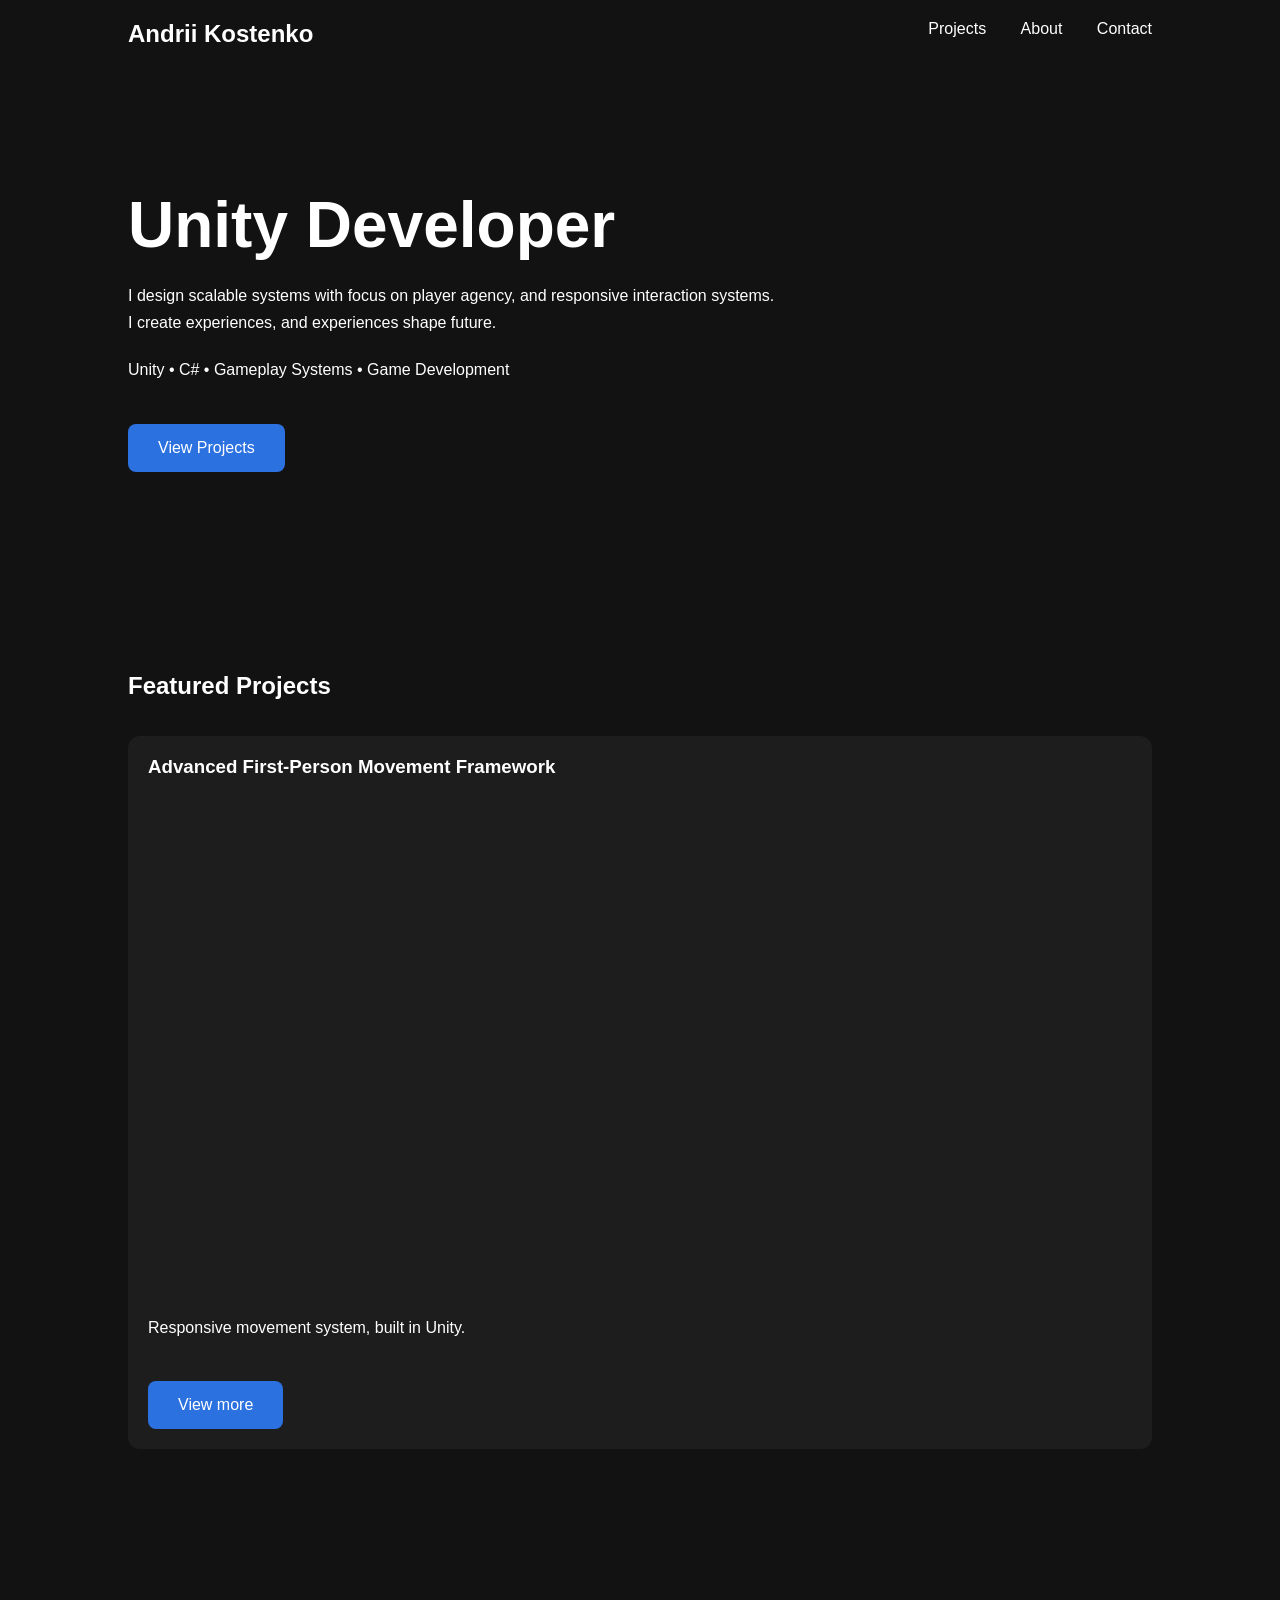
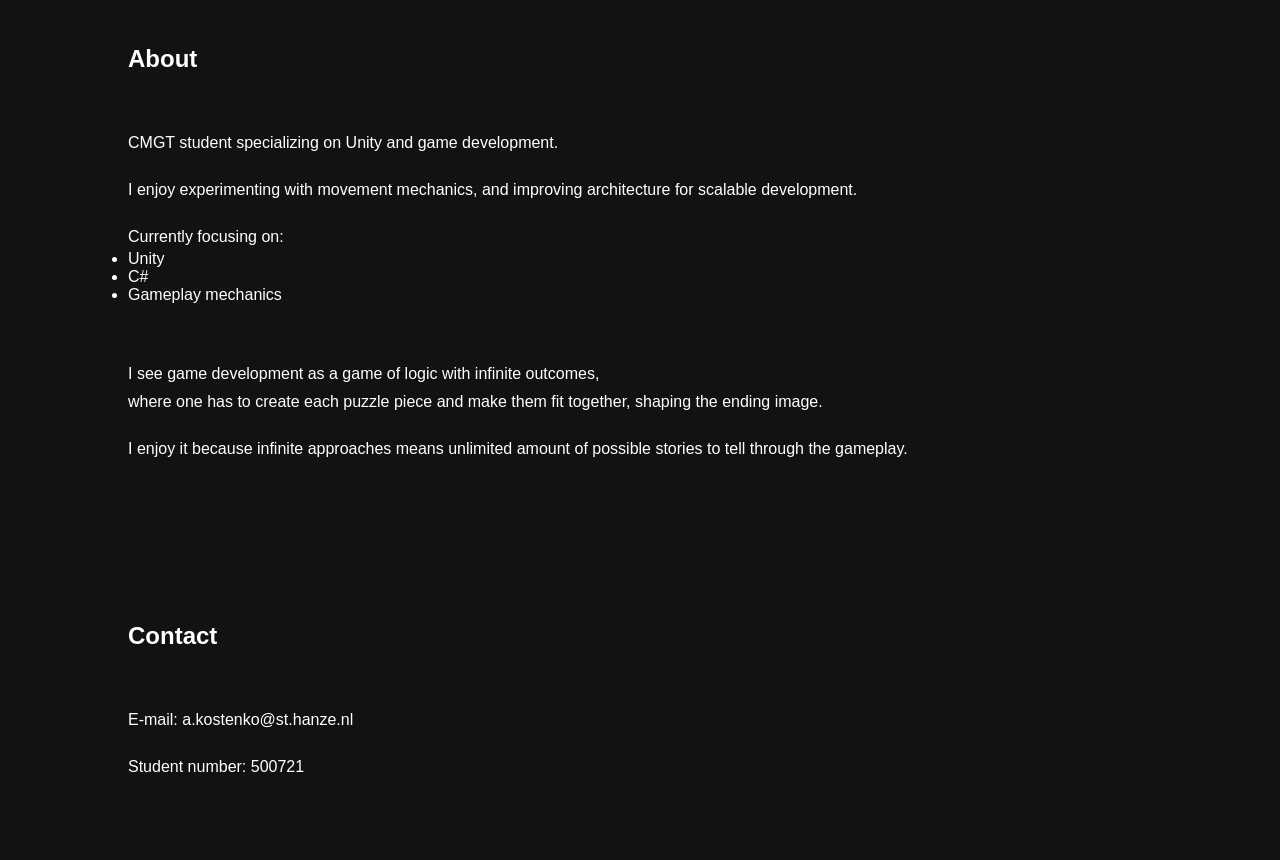
==== index.html @ e841cd21 "ready!" ====
<!DOCTYPE html>

<html>

<head>

<meta charset="UTF-8">

<meta name="viewport"
content="width=device-width, initial-scale=1">

<title>Andrii | Game Development Portfolio</title>

<link rel="stylesheet"
href="style.css">

</head>

<body>

<nav>

<h2>Andrii Kostenko</h2>

<div>

<a href="#projects">
Projects
</a>

<a href="#about">
About
</a>

<a href="#contact">
Contact
</a>

</div>

</nav>


<header>

<h1>
Unity Developer
</h1>

<p>
I design scalable systems with focus on player agency, and responsive interaction systems.
<br>I create experiences, and experiences shape future.</br>
</p>

<p>
Unity • C# • Gameplay Systems • Game Development
</p>

<a class="button"
href="#projects">

View Projects
</a>

</header>


<section id="projects">

<h2>
Featured Projects
</h2>
<br></br>

<div class="project-grid">

<div class="card">

<h3>
Advanced First-Person Movement Framework
</h3>

<p></p>

<video
autoplay
muted
loop
playsinline
width="100%">

<source
src="../demo mp4's/Camera-Input based Dash.mp4"
type="video/mp4">

</video>

<p></p>

<p>
Responsive movement
system, built in Unity.
</p>

<a
class="button"
href="projects/controller.html">

View more
</a>

</div>

</div>

<br></br>



</section>


<section id="about">

<h2>
About
</h2>

<br></br>

<p>
CMGT student specializing on Unity and game development.
</p>

<p>
I enjoy experimenting with movement mechanics, and improving architecture for scalable development.
</p>

<p>
Currently focusing on:
</p>

<ul>
<li>Unity</li>
<li>C#</li>
<li>Gameplay mechanics</li>
</ul>

<br></br>

<p>
I see game development as a game of logic with infinite outcomes, <br> where one has to create each puzzle piece and make them fit together, shaping the ending image.</br>
</p>
<p>I enjoy it because infinite approaches means unlimited amount of possible stories to tell through the gameplay.</p>

</section>


<section id="contact">

<h2>
Contact
</h2>

<br></br>

<p>
E-mail: a.kostenko@st.hanze.nl
</p>

<p>
Student number: 500721
</p>

</section>


<script
src="script.js">

</script>

</body>

</html>
---- style.css ----
*{

margin:0;

padding:0;

box-sizing:border-box;

}


body{

background:#121212;

color:white;

font-family:Arial;

}


nav{

display:flex;

justify-content:space-between;

padding:20px 10%;

}


nav a{

color:#ffffff;

text-decoration:none;

margin-left:30px;

}

nav a:hover{

color:#c084fc;

}

html{

scroll-behavior:smooth;

}


header{

padding:120px 10%;

}


h1{

font-size:64px;

}


p{

margin-top:20px;

line-height:1.7;

}


.button{

display:inline-block;

margin-top:40px;

padding:15px 30px;

background:#2c71e0;

color:white;

text-decoration:none;

border-radius:8px;

}

.button:hover{

background:#c084fc;

}


section{

padding:80px 10%;

}


.project-grid{

display:grid;

grid-template-columns:

repeat(auto-fit,
minmax(300px,1fr));

gap:20px;

}


.card{

background:#1d1d1d;

padding:20px;

border-radius:12px;

}


.card img{

width:100%;

border-radius:8px;

}

.mechanics-nav{

display:flex;

flex-wrap:wrap;

gap:12px;

margin-top:20px;

margin-bottom:40px;

}


.mechanics-nav a{

background:#2c71e0;

color:white;

text-decoration:none;

padding:10px 18px;

border-radius:999px;

transition:0.2s;

}


.mechanics-nav a:hover{

background:#c084fc; 

}

.diagram{

width:100%;

max-width:400px;

height:auto;

}   

.diagram2{

width:100%;

max-width:600px;

height:auto;

}   


.code-example{

background:#161616;

padding:20px;

border-radius:12px;

overflow-x:auto;

margin:20px 0;

}

.code-example code{

color:#e5e5e5;

font-family:monospace;

font-size:0.95rem;

}
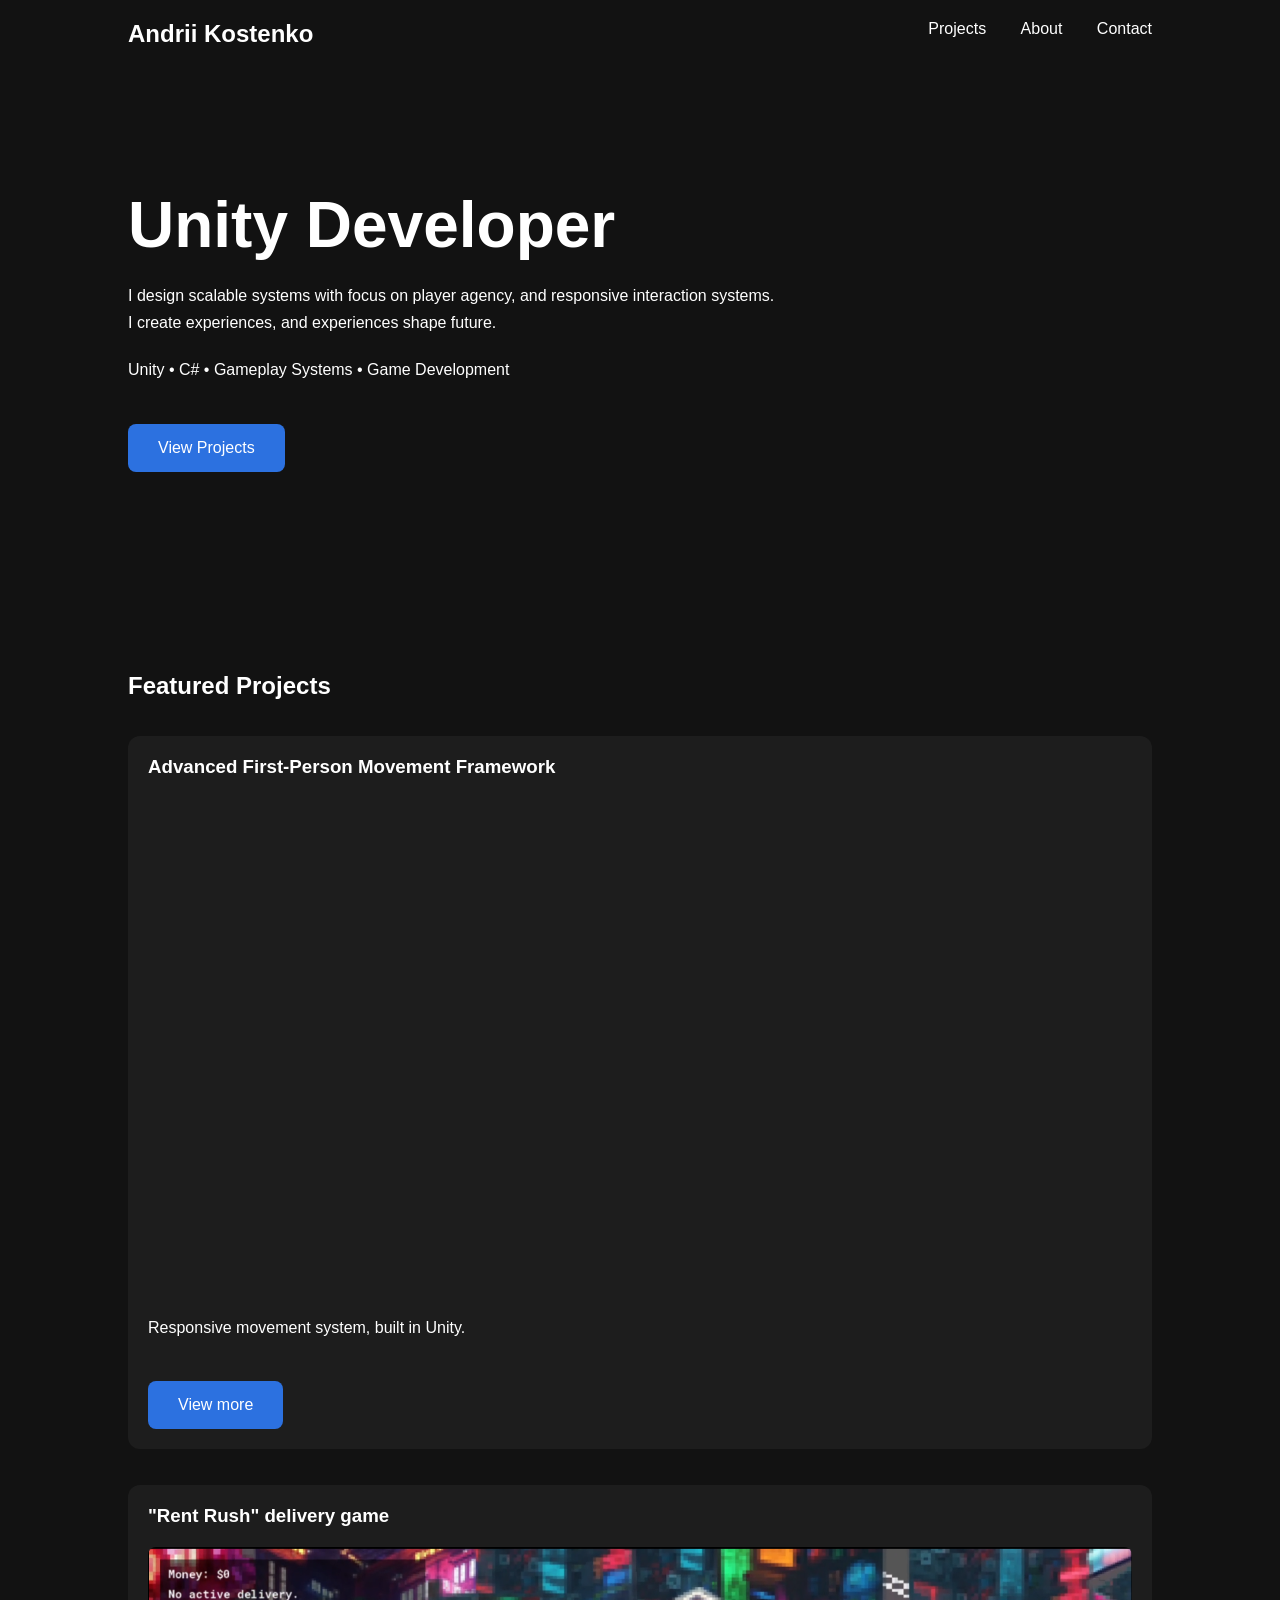
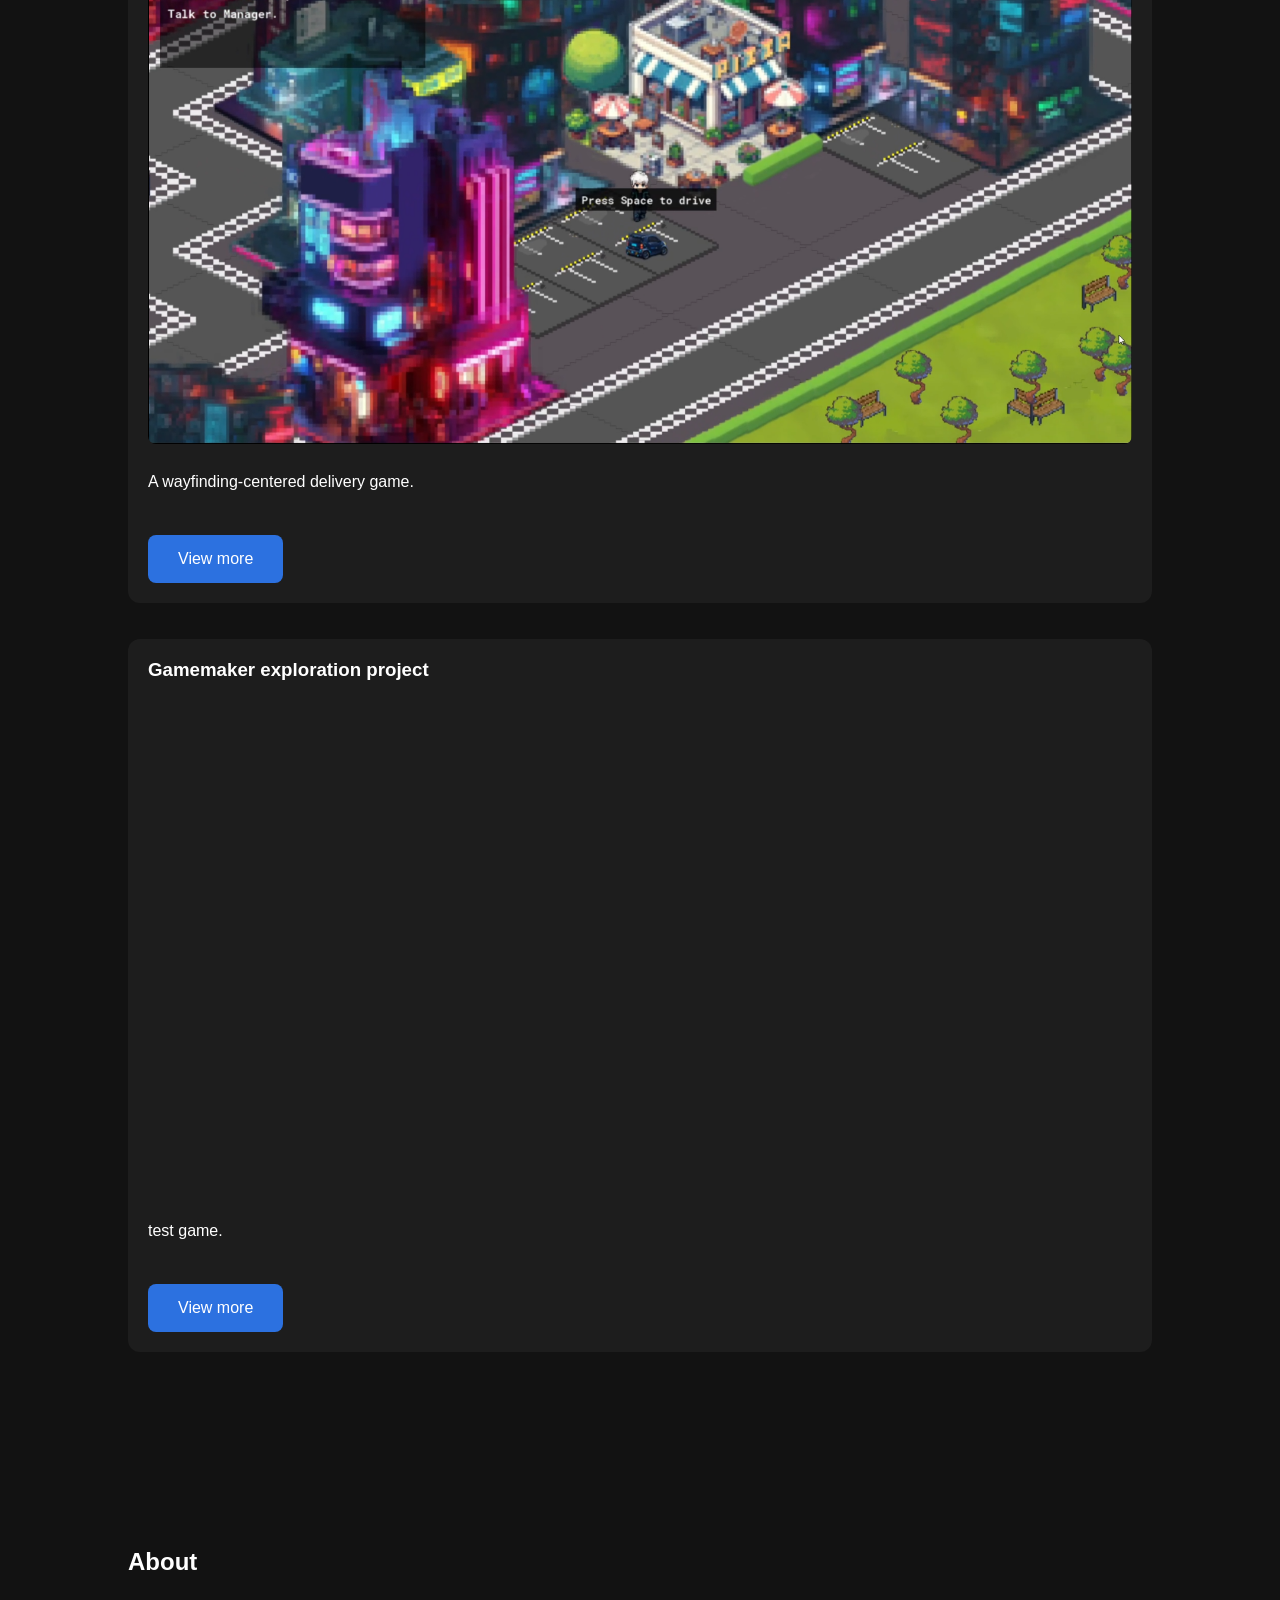
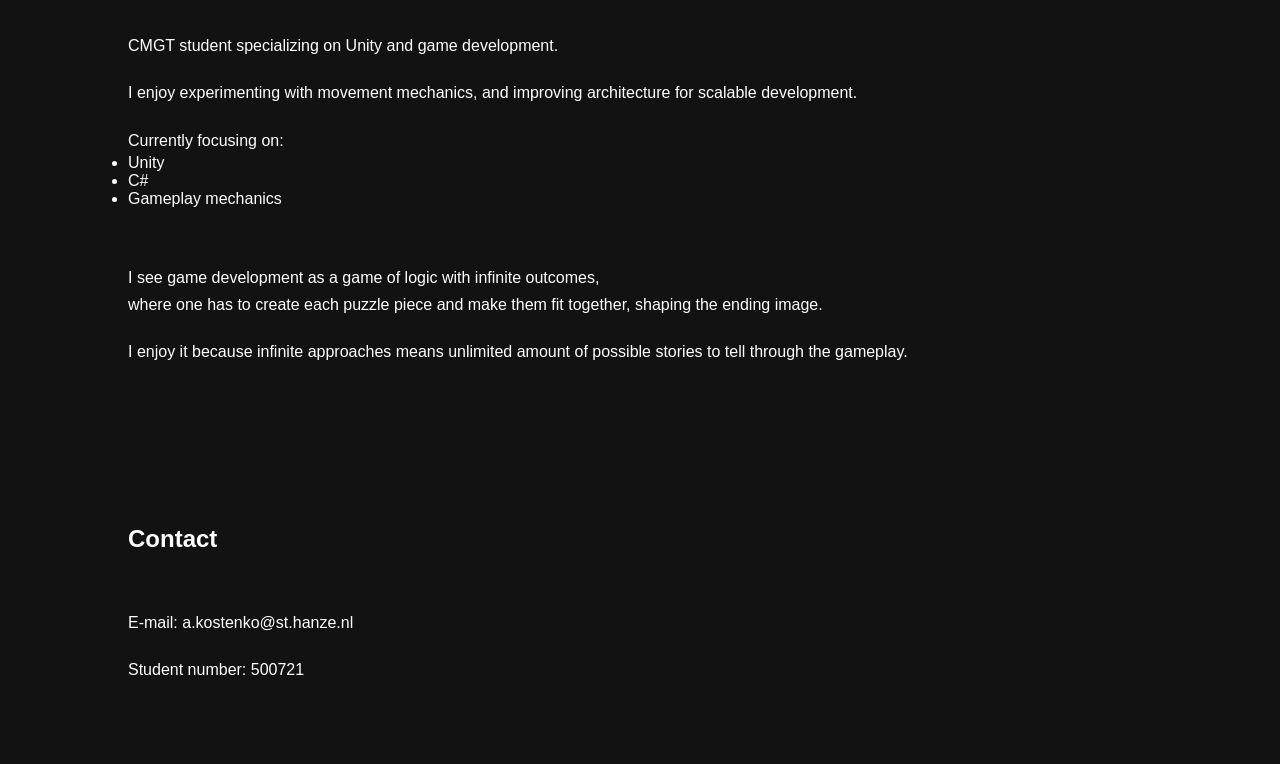
==== commit 5209bfc3: "delivery" ====
--- a/index.html
+++ b/index.html
@@ -115,6 +115,79 @@
 
 <br></br>
 
+<div class="project-grid">
+
+<div class="card">
+
+<h3>
+"Rent Rush" delivery game
+</h3>
+
+<p></p>
+
+<img src="../images/gameplay1.png">
+
+<p></p>
+
+<p>
+A wayfinding-centered delivery game.
+</p>
+
+<a
+class="button"
+href="projects/delivery.html">
+
+View more
+</a>
+
+</div>
+
+</div>
+
+<br></br>
+
+<div class="project-grid">
+
+<div class="card">
+
+<h3>
+Gamemaker exploration project
+</h3>
+
+<p></p>
+
+<video
+autoplay
+muted
+loop
+playsinline
+width="100%">
+
+<source
+src="../demo mp4's/.mp4"
+type="video/mp4">
+
+</video>
+
+<p></p>
+
+<p>
+test game.
+</p>
+
+<a
+class="button"
+href="projects/little game.html">
+
+View more
+</a>
+
+</div>
+
+</div>
+
+<br></br>
+
 
 
 </section>
--- a/style.css
+++ b/style.css
@@ -142,6 +142,7 @@
 
 }
 
+
 .mechanics-nav{
 
 display:flex;
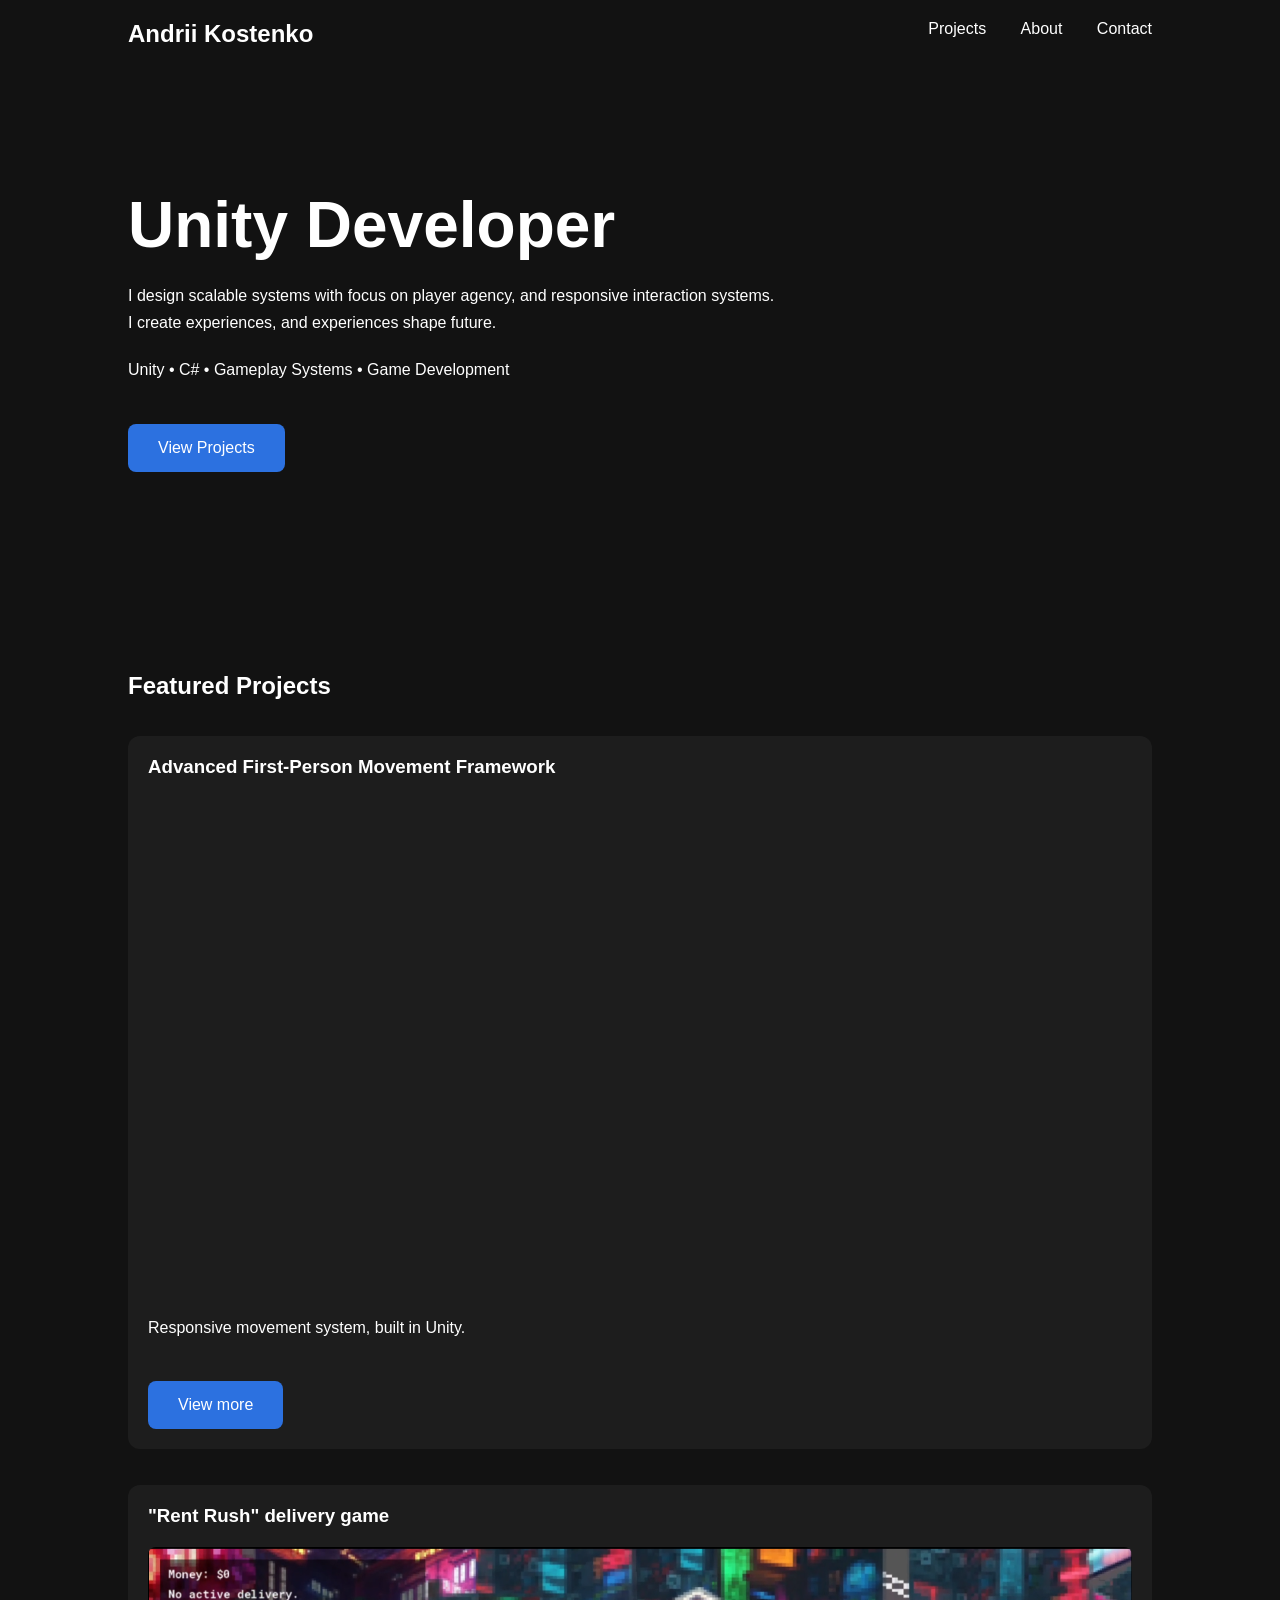
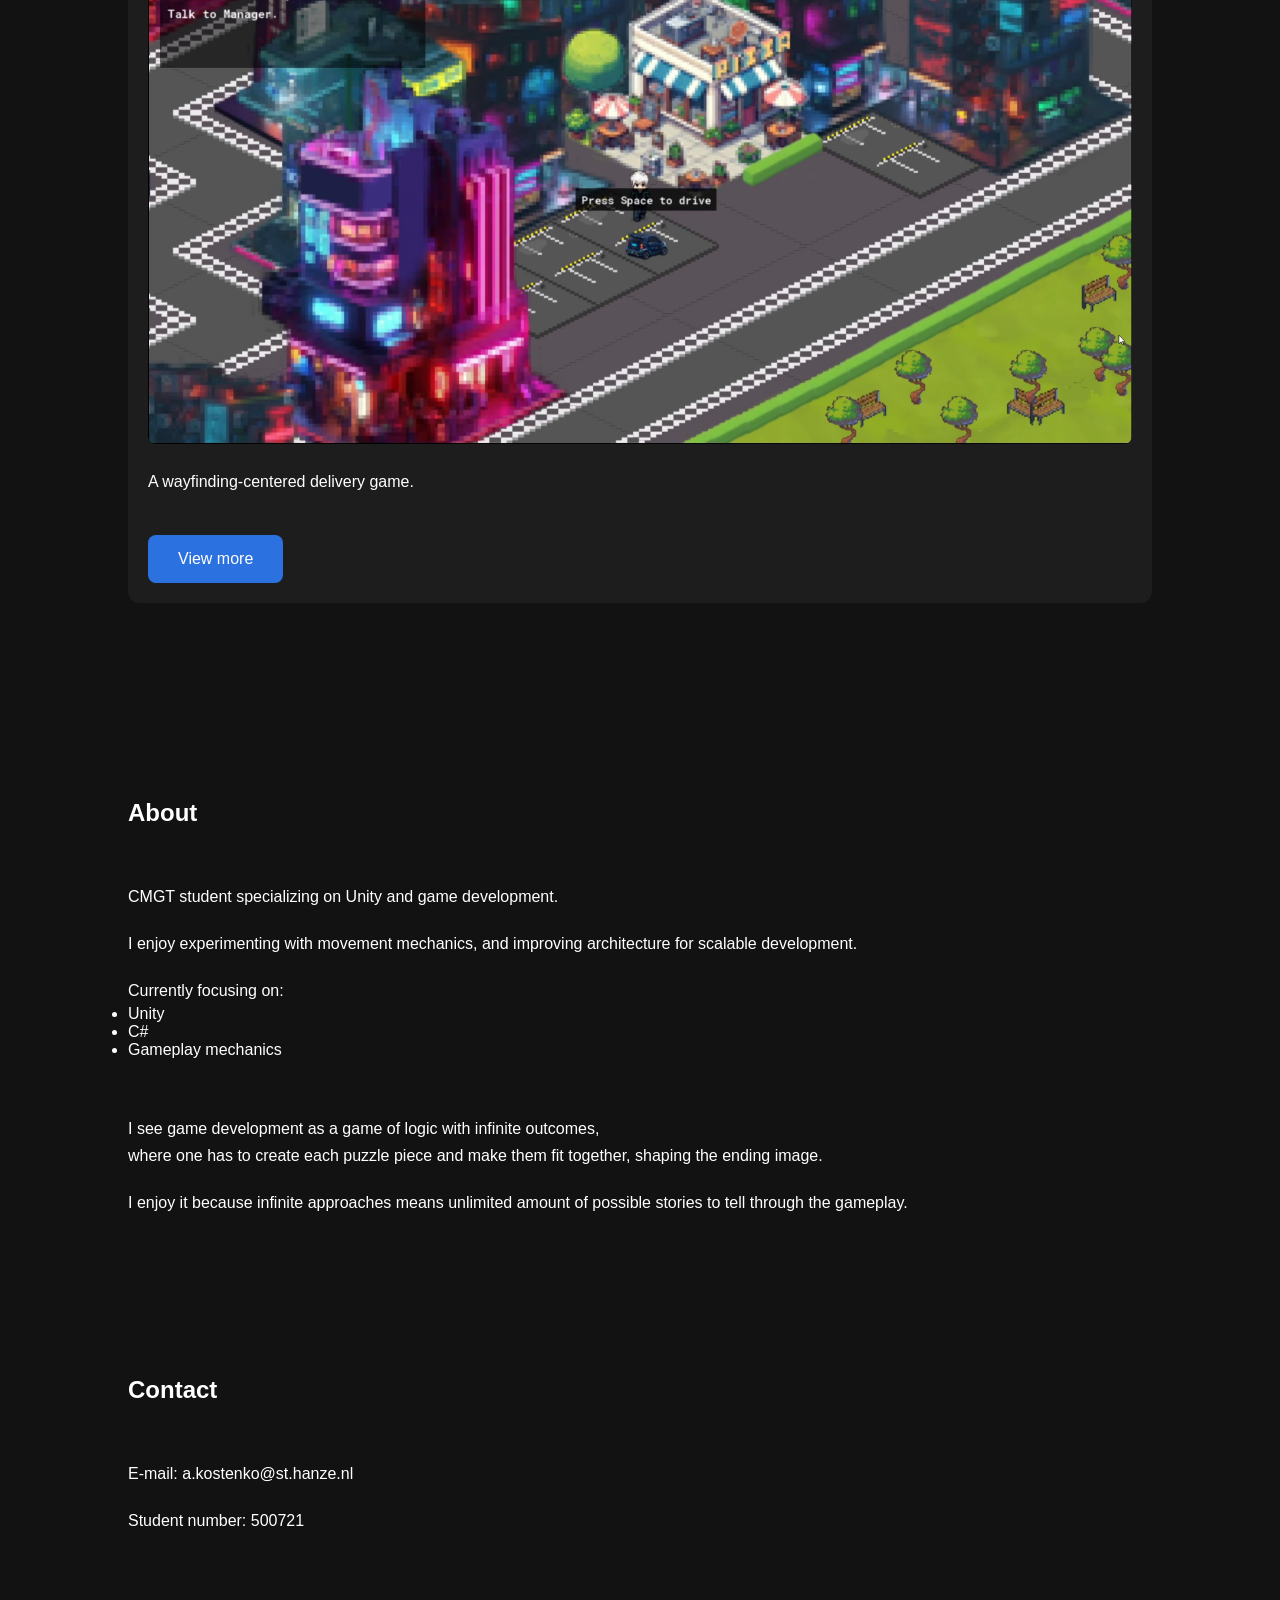
==== commit d99a0c97: "update+fix" ====
--- a/index.html
+++ b/index.html
@@ -90,7 +90,7 @@
 width="100%">
 
 <source
-src="../demo mp4's/Camera-Input based Dash.mp4"
+src="videos/camera-input-based-dash.mp4"
 type="video/mp4">
 
 </video>
@@ -125,7 +125,7 @@
 
 <p></p>
 
-<img src="../images/gameplay1.png">
+<img src="images/gameplay1.png">
 
 <p></p>
 
@@ -145,50 +145,6 @@
 </div>
 
 <br></br>
-
-<div class="project-grid">
-
-<div class="card">
-
-<h3>
-Gamemaker exploration project
-</h3>
-
-<p></p>
-
-<video
-autoplay
-muted
-loop
-playsinline
-width="100%">
-
-<source
-src="../demo mp4's/.mp4"
-type="video/mp4">
-
-</video>
-
-<p></p>
-
-<p>
-test game.
-</p>
-
-<a
-class="button"
-href="projects/little game.html">
-
-View more
-</a>
-
-</div>
-
-</div>
-
-<br></br>
-
-
 
 </section>
 
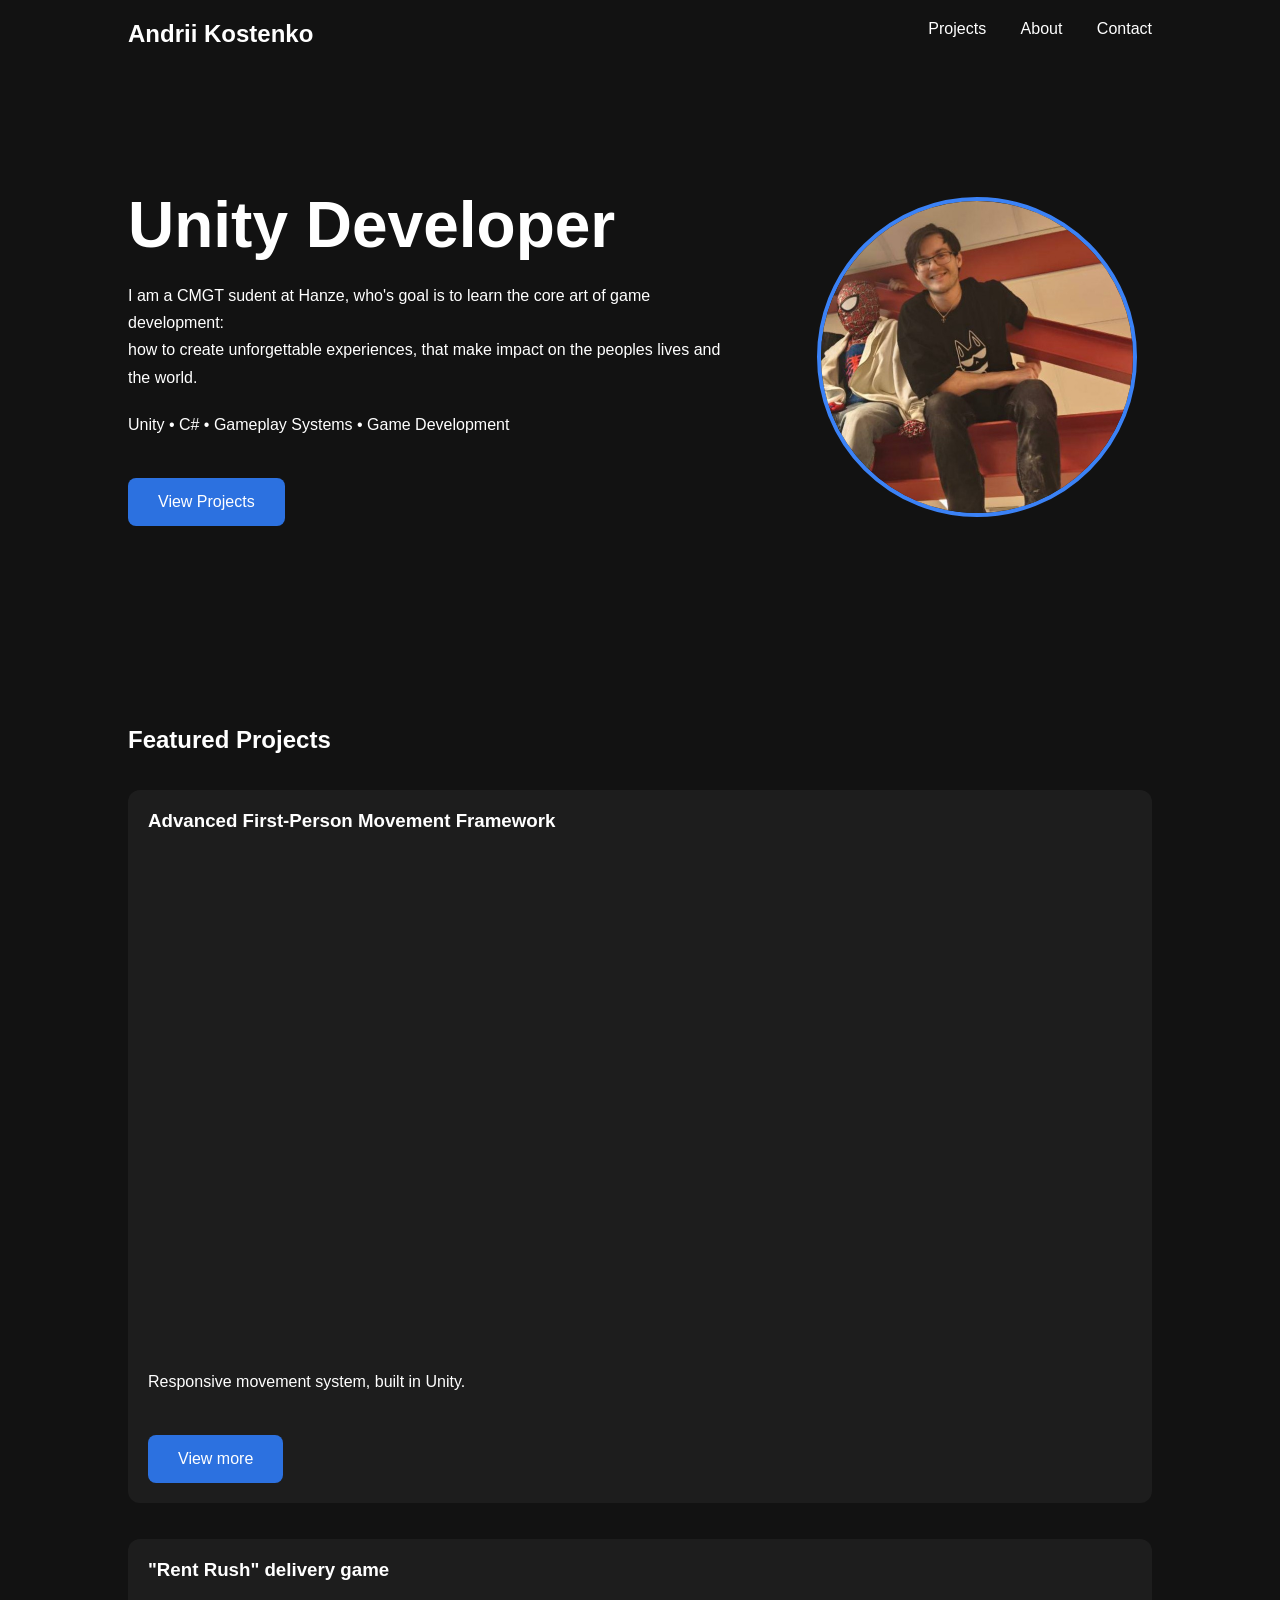
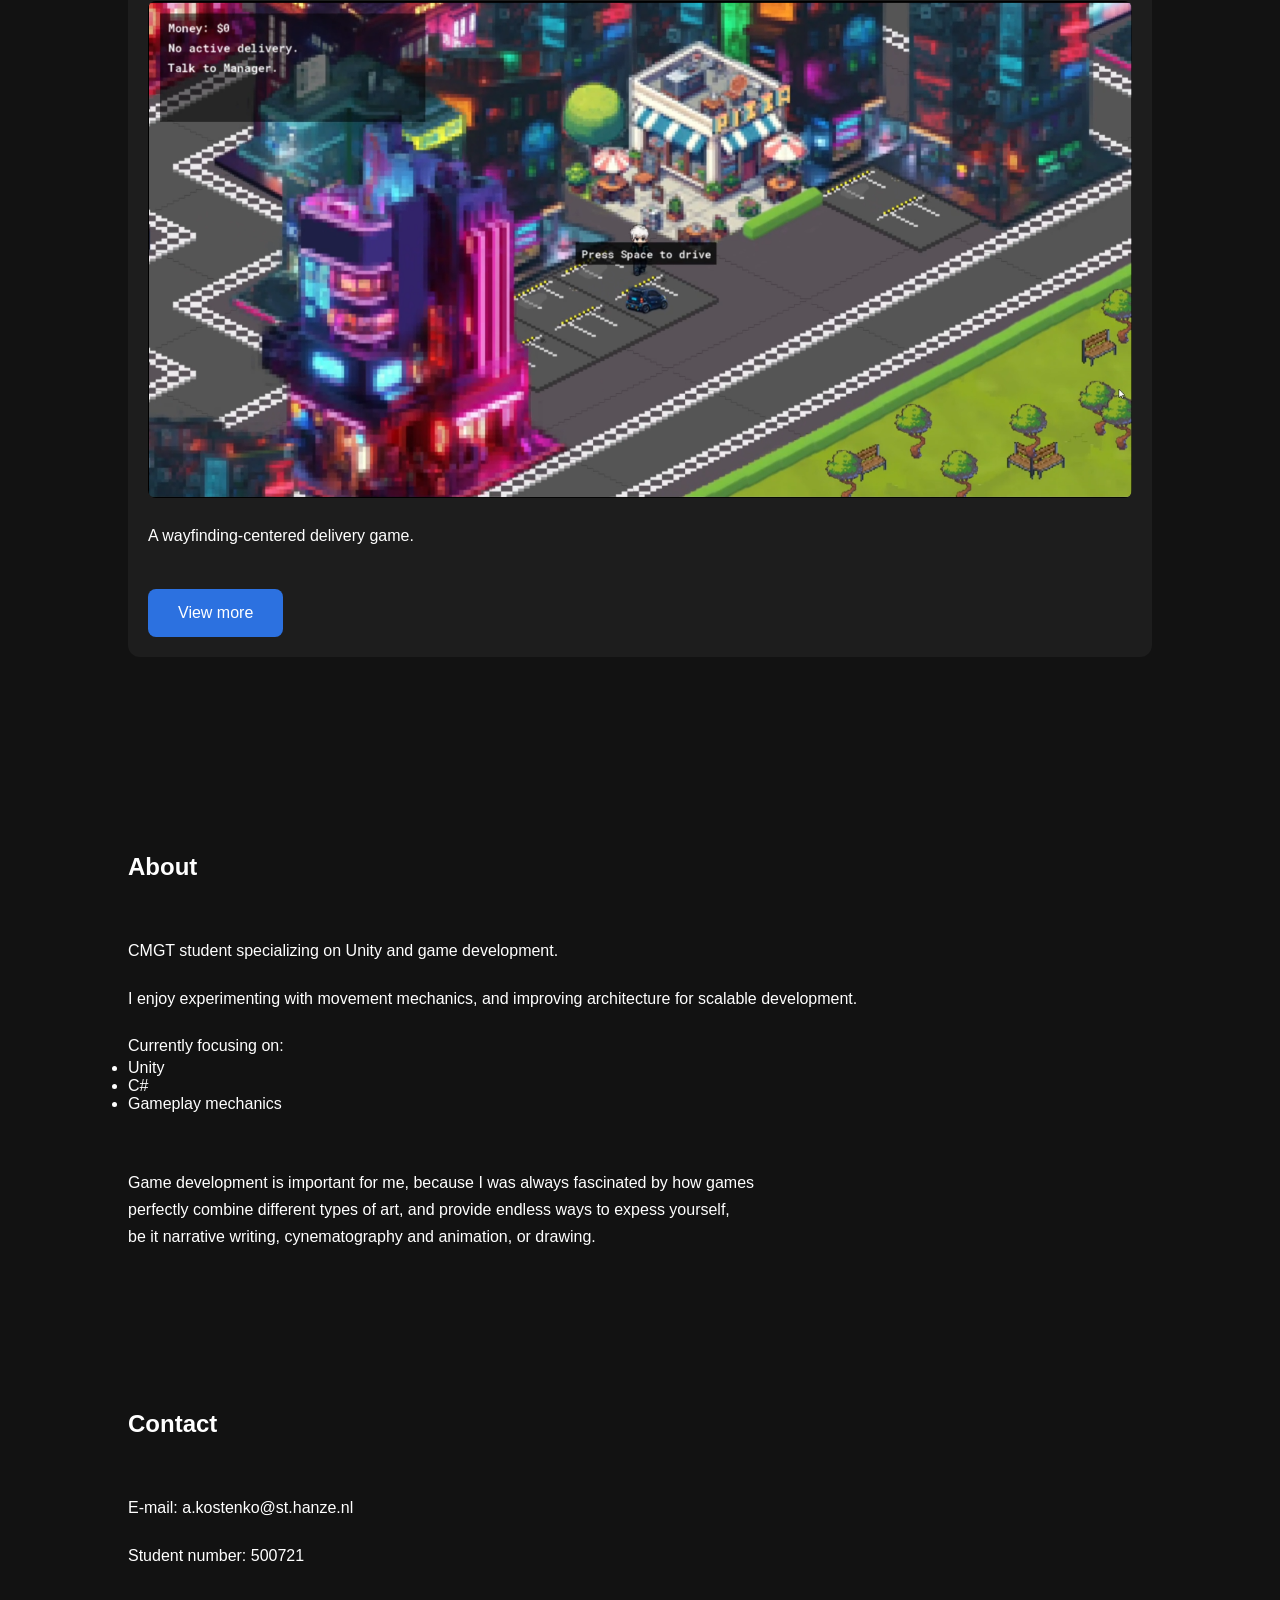
==== commit 34285941: "me update" ====
--- a/index.html
+++ b/index.html
@@ -41,16 +41,17 @@
 </nav>
 
 
-<header>
+<header class="hero">
+
+  <div class="hero-text">
 
 <h1>
 Unity Developer
 </h1>
 
 <p>
-I design scalable systems with focus on player agency, and responsive interaction systems.
-<br>I create experiences, and experiences shape future.</br>
-</p>
+I am a CMGT sudent at Hanze, who's goal is to learn the core art of game development: 
+<br>how to create unforgettable experiences, that make impact on the peoples lives and the world.</br></p>
 
 <p>
 Unity • C# • Gameplay Systems • Game Development
@@ -61,6 +62,14 @@
 
 View Projects
 </a>
+
+</div>
+
+<div class="hero-image">
+
+<img src="images/me.png" alt="Portrait">
+
+</div>
 
 </header>
 
@@ -177,10 +186,9 @@
 
 <br></br>
 
-<p>
-I see game development as a game of logic with infinite outcomes, <br> where one has to create each puzzle piece and make them fit together, shaping the ending image.</br>
-</p>
-<p>I enjoy it because infinite approaches means unlimited amount of possible stories to tell through the gameplay.</p>
+<p>Game development is important for me, because I was always fascinated by how games 
+<br>perfectly combine different types of art, and provide endless ways to expess yourself,</br> 
+be it narrative writing, cynematography and animation, or drawing.</p>
 
 </section>
 
--- a/style.css
+++ b/style.css
@@ -56,7 +56,49 @@
 
 header{
 
+display:flex;
+
+justify-content:space-between;
+
+align-items:center;
+
 padding:120px 10%;
+
+gap:80px;
+
+}
+
+
+.hero-text{
+
+flex:1;
+
+}
+
+
+.hero-image{
+
+flex:0 0 350px;
+
+display:flex;
+
+justify-content:center;
+
+}
+
+
+.hero-image img{
+
+width:320px;
+
+height:320px;
+
+object-fit:cover;
+
+border-radius:50%;
+
+/* Optional */
+border:4px solid #3b82f6;
 
 }
 
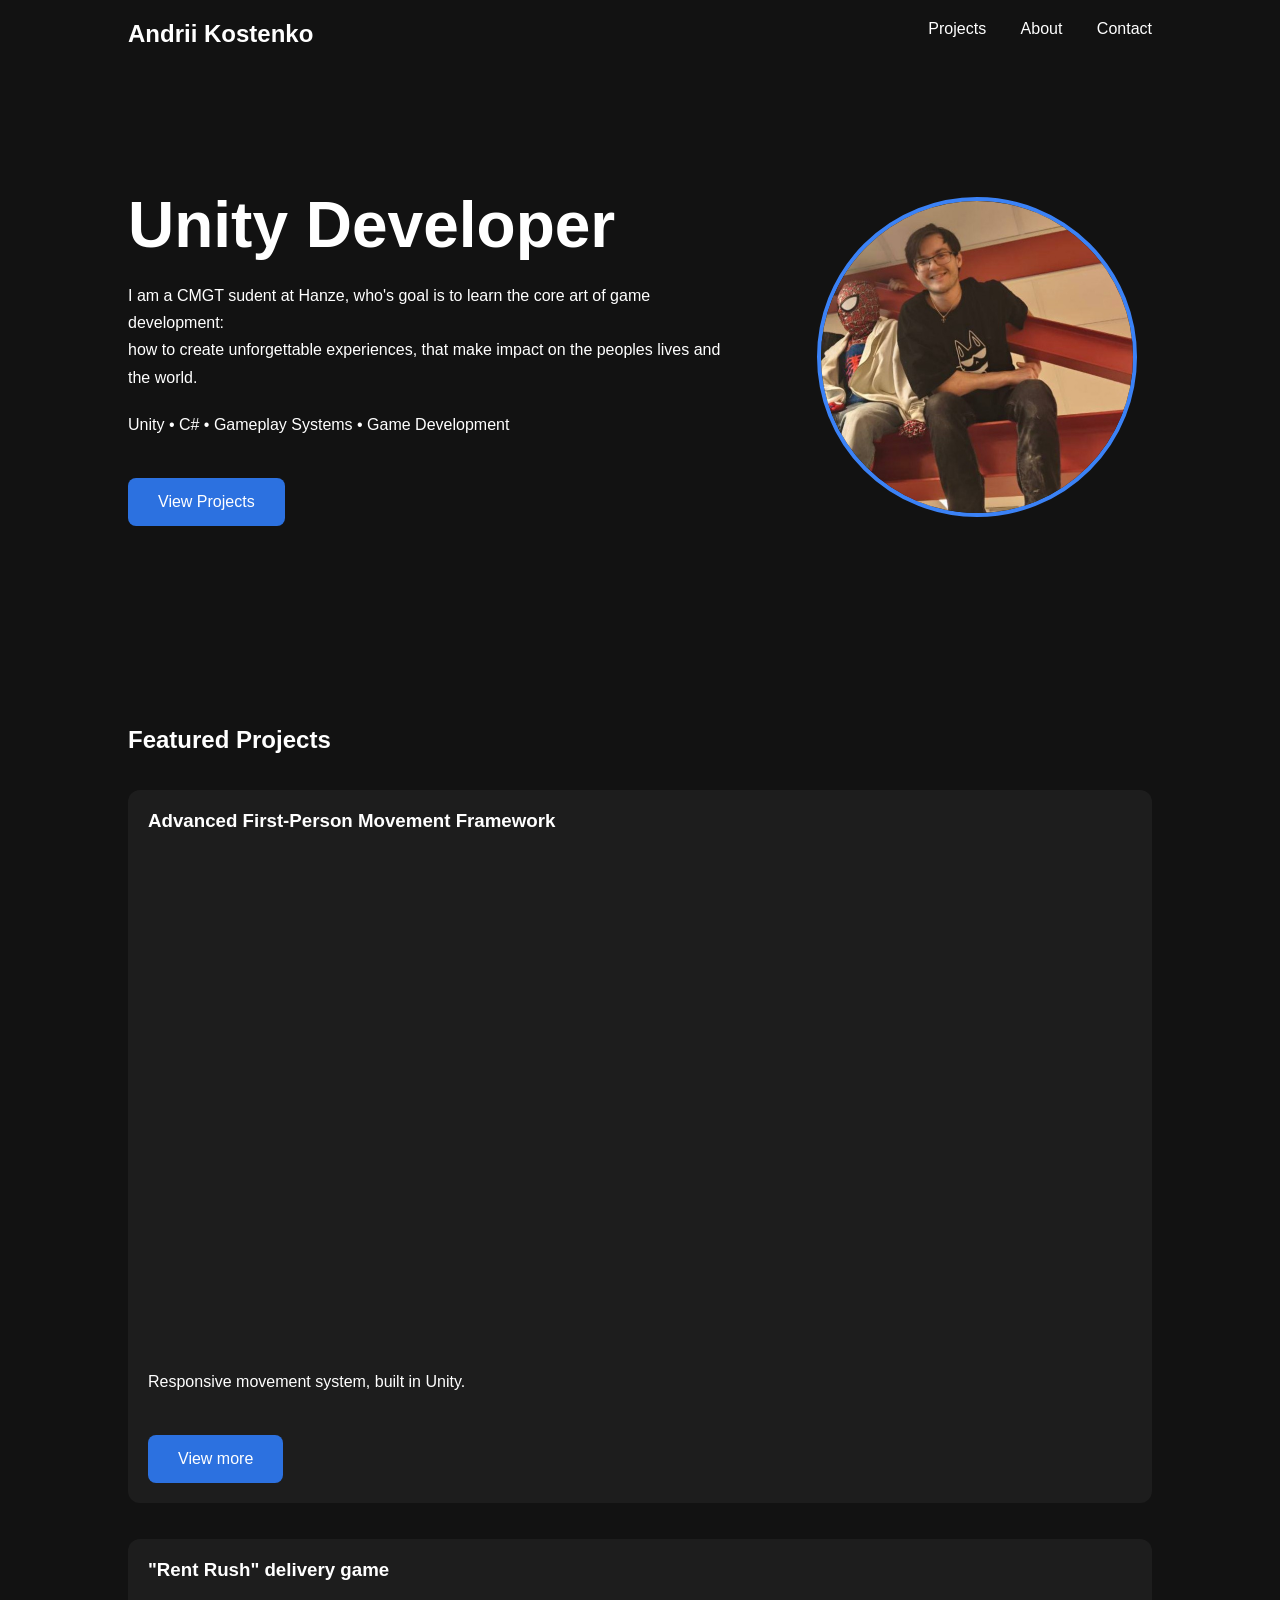
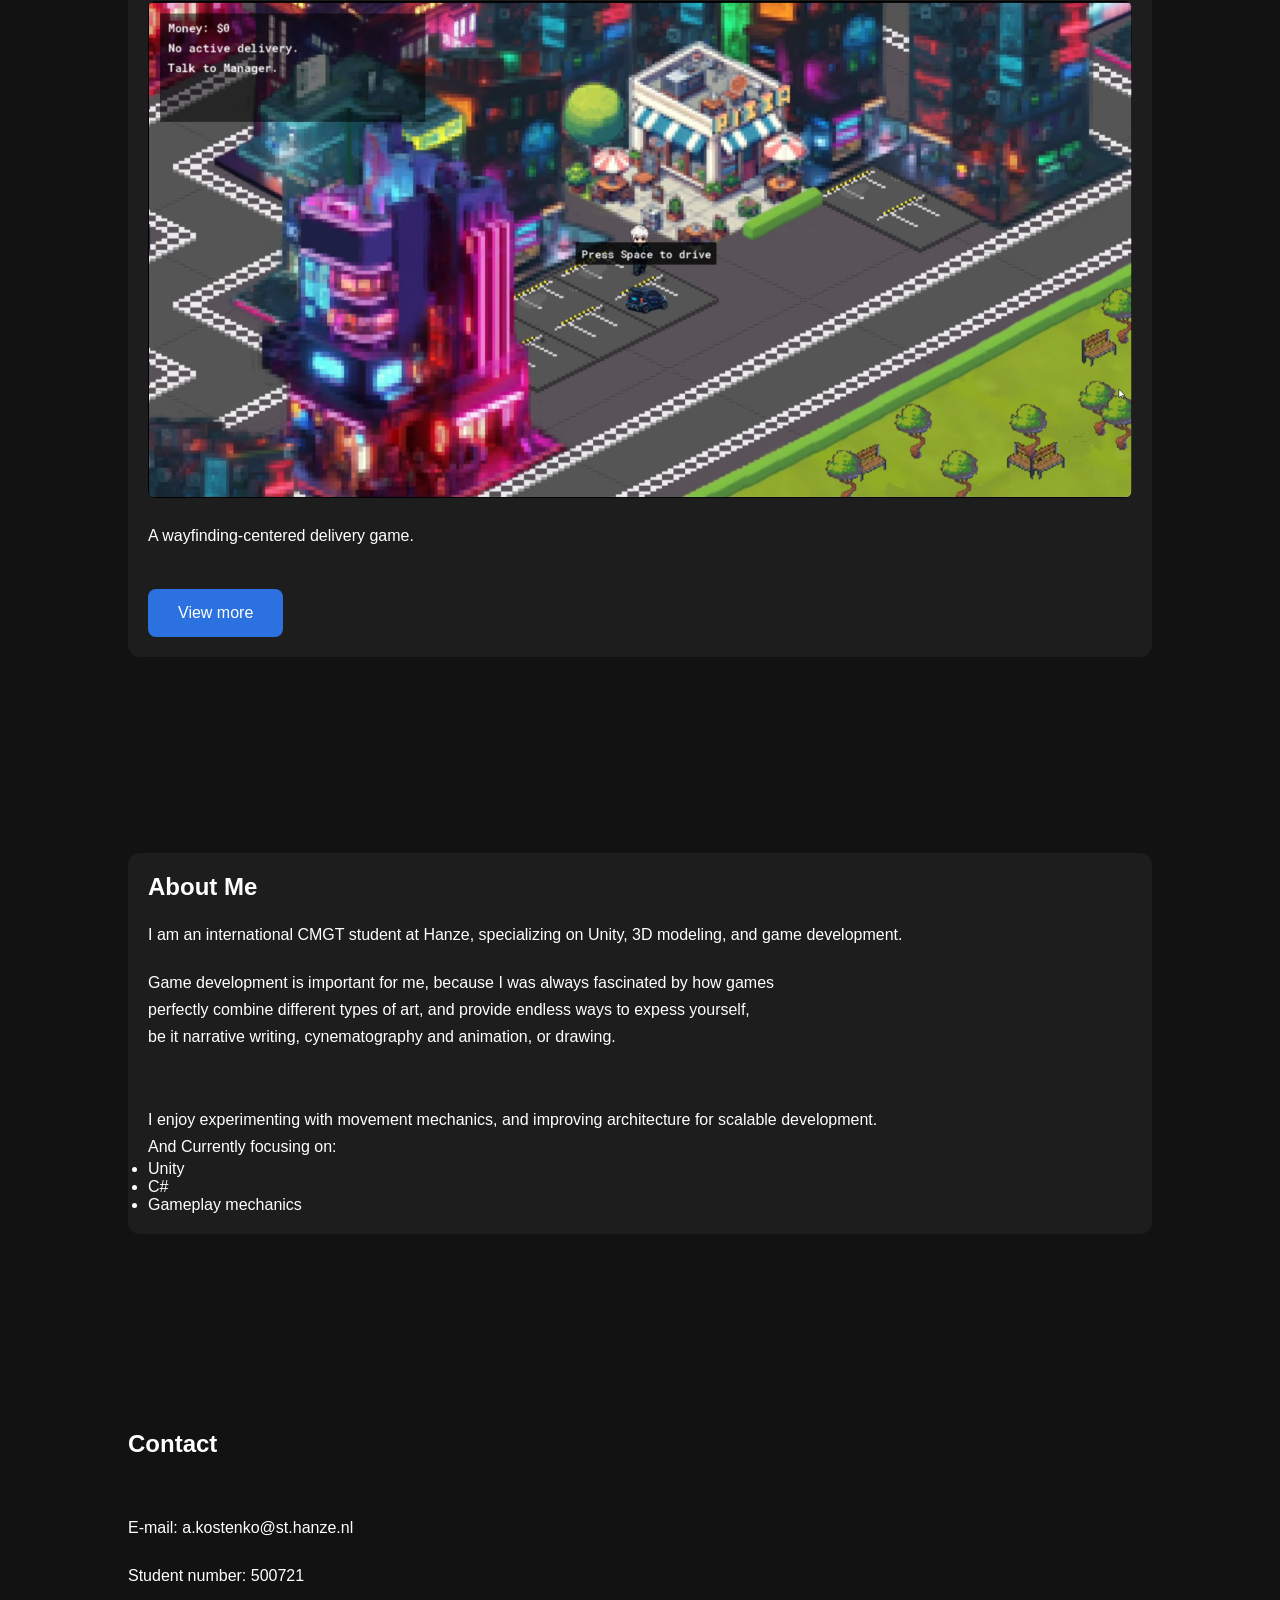
==== commit dd1c134f: "about me update" ====
--- a/index.html
+++ b/index.html
@@ -150,7 +150,6 @@
 </a>
 
 </div>
-
 </div>
 
 <br></br>
@@ -159,24 +158,21 @@
 
 
 <section id="about">
-
+<div class="card">
 <h2>
-About
+About Me
 </h2>
 
-<br></br>
-
-<p>
-CMGT student specializing on Unity and game development.
-</p>
-
-<p>
-I enjoy experimenting with movement mechanics, and improving architecture for scalable development.
-</p>
-
-<p>
-Currently focusing on:
-</p>
+<p>I am an international CMGT student at Hanze, specializing on Unity, 3D modeling, and game development.</p>
+
+<p>Game development is important for me, because I was always fascinated by how games 
+<br>perfectly combine different types of art, and provide endless ways to expess yourself,</br> 
+be it narrative writing, cynematography and animation, or drawing.</p>
+
+<br></br>
+
+<p>I enjoy experimenting with movement mechanics, and improving architecture for scalable development.
+<br>And Currently focusing on:</br></p>
 
 <ul>
 <li>Unity</li>
@@ -184,11 +180,9 @@
 <li>Gameplay mechanics</li>
 </ul>
 
-<br></br>
-
-<p>Game development is important for me, because I was always fascinated by how games 
-<br>perfectly combine different types of art, and provide endless ways to expess yourself,</br> 
-be it narrative writing, cynematography and animation, or drawing.</p>
+</div>
+
+<br></br>
 
 </section>
 
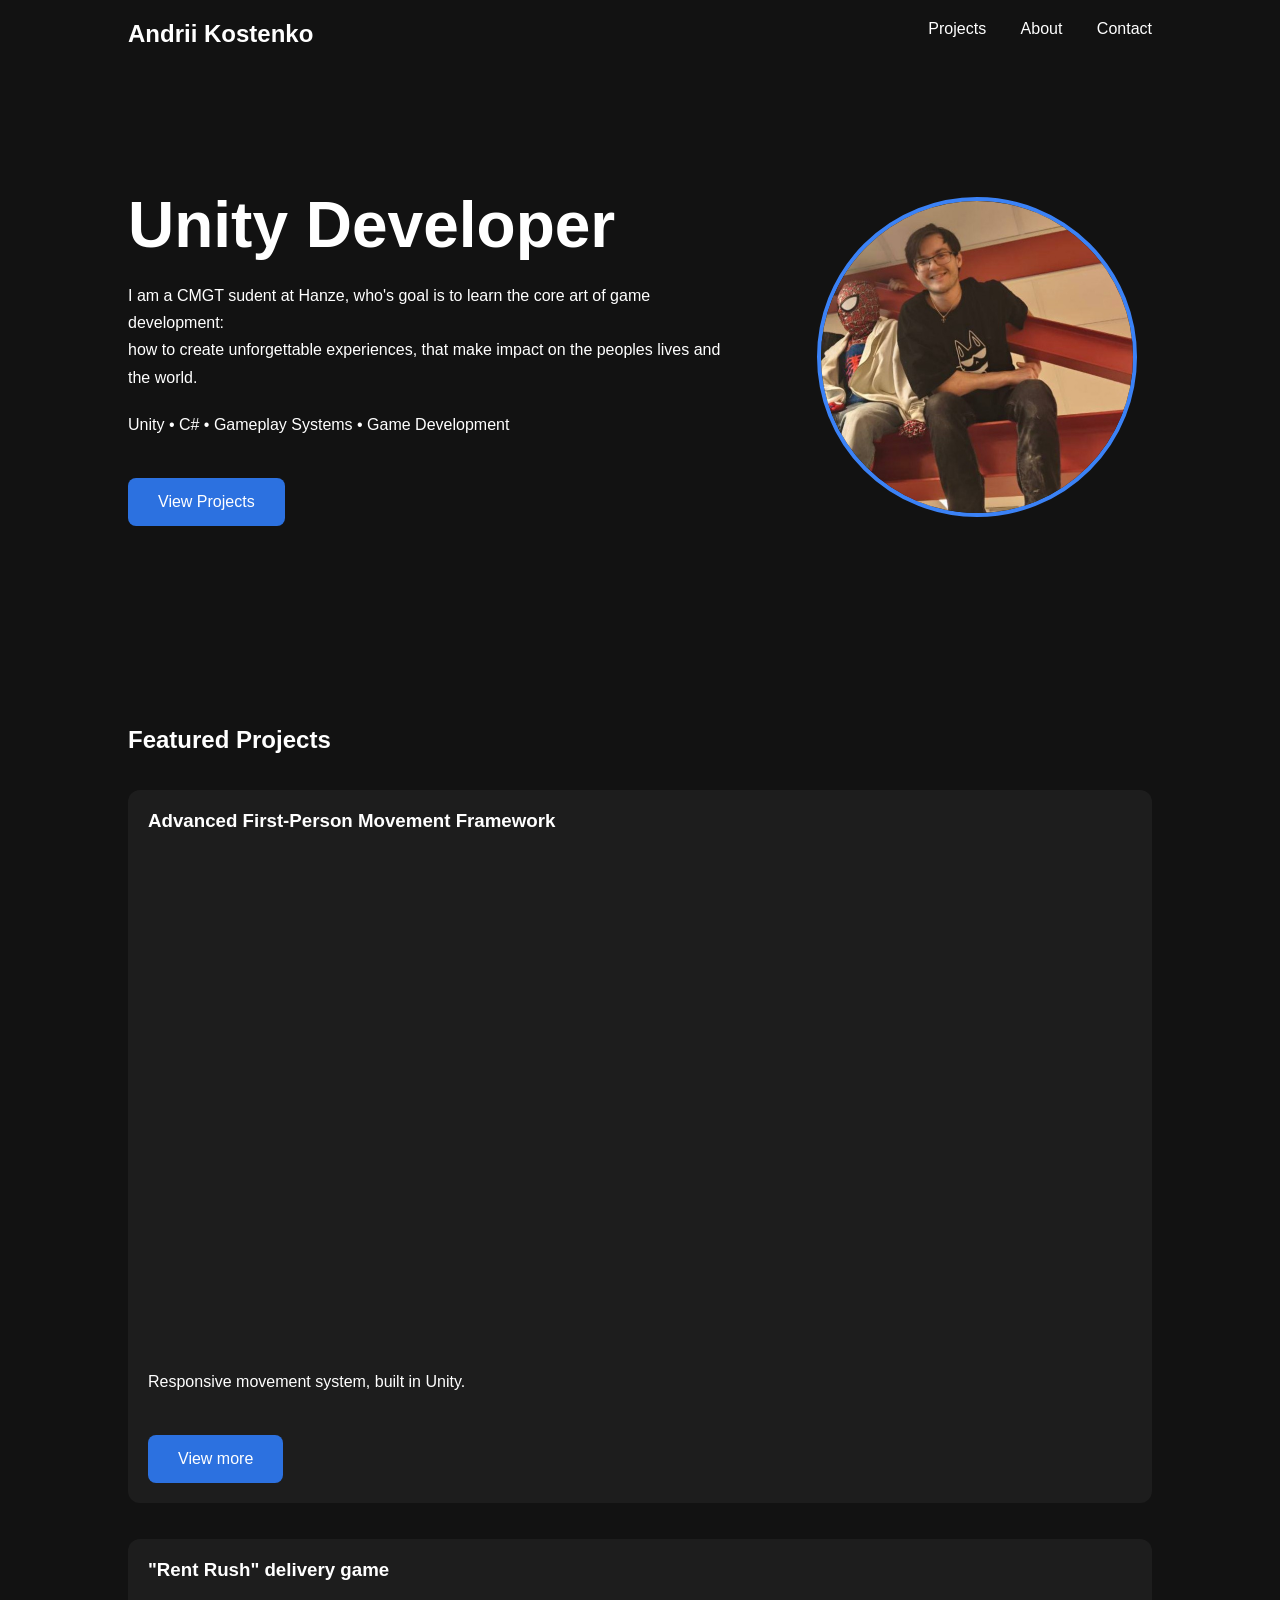
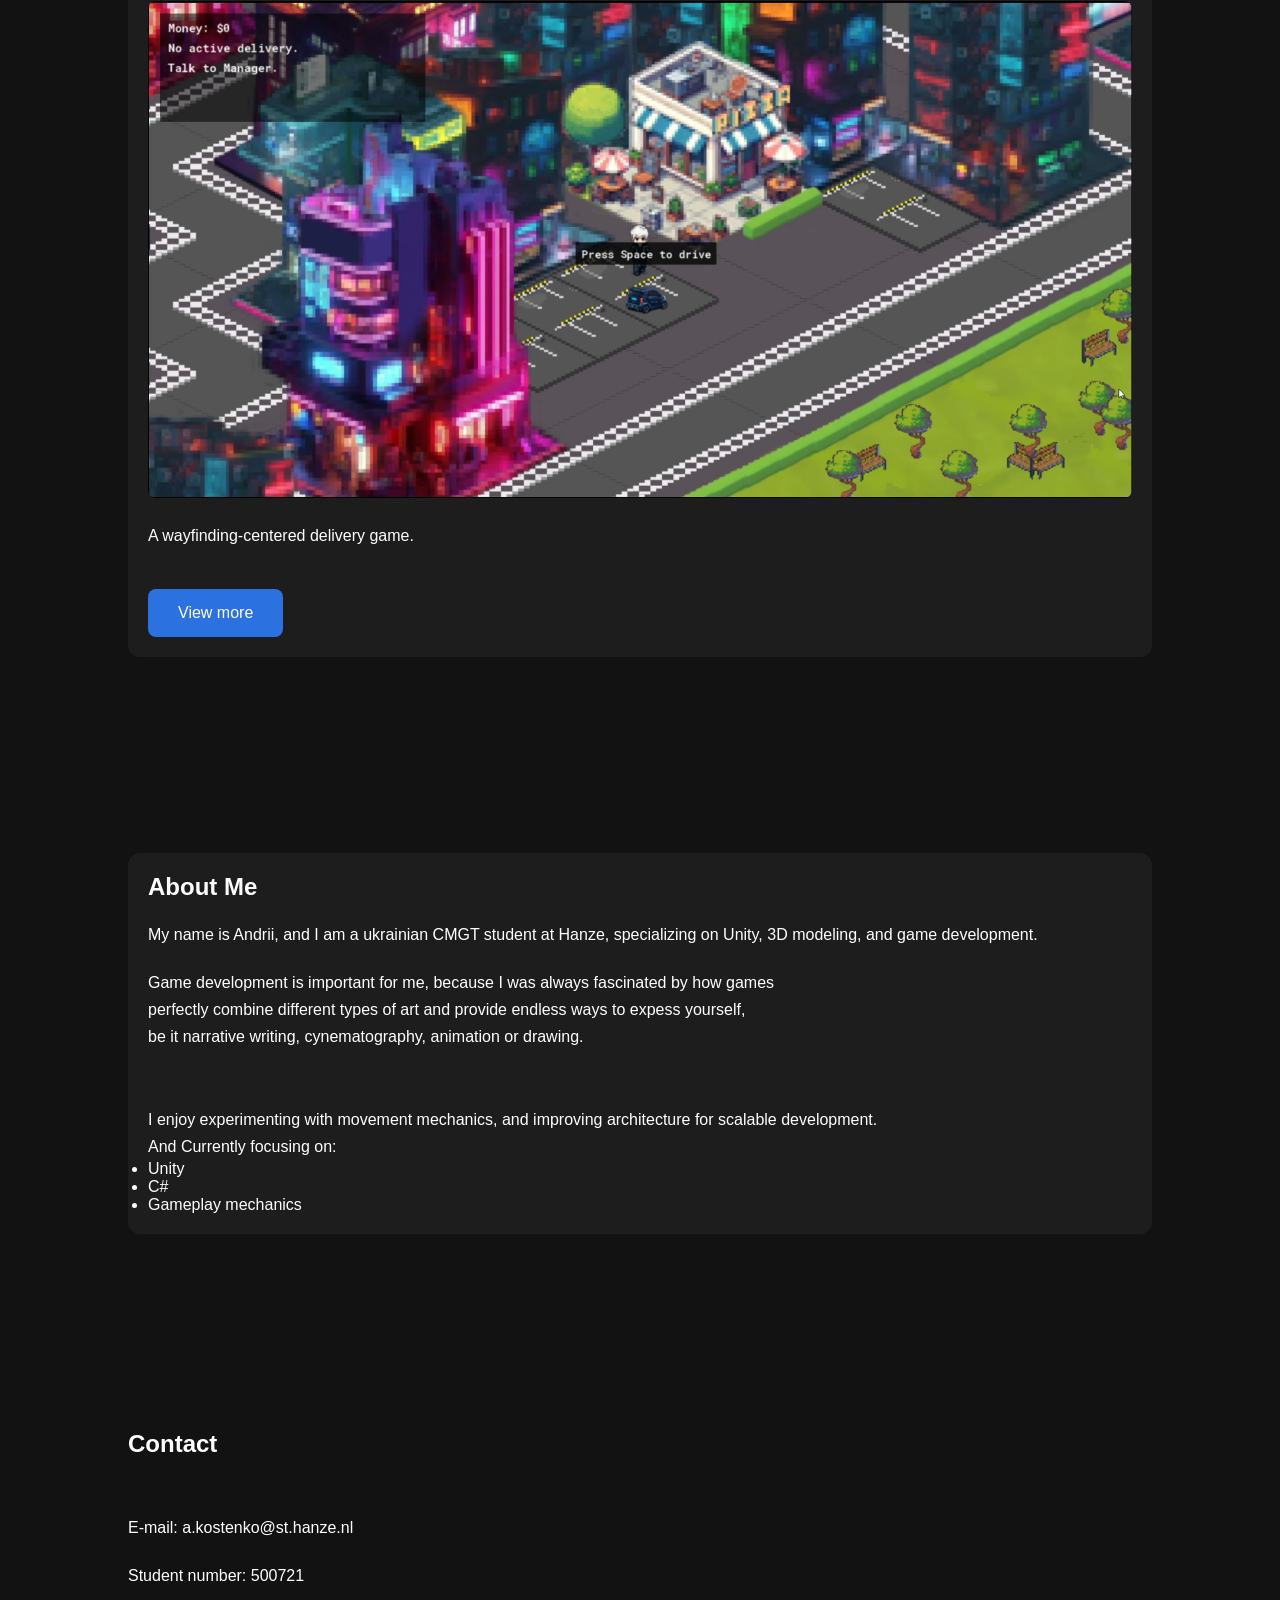
==== commit 7d034e06: "final ???" ====
--- a/index.html
+++ b/index.html
@@ -163,11 +163,11 @@
 About Me
 </h2>
 
-<p>I am an international CMGT student at Hanze, specializing on Unity, 3D modeling, and game development.</p>
+<p>My name is Andrii, and I am a ukrainian CMGT student at Hanze, specializing on Unity, 3D modeling, and game development.</p>
 
 <p>Game development is important for me, because I was always fascinated by how games 
-<br>perfectly combine different types of art, and provide endless ways to expess yourself,</br> 
-be it narrative writing, cynematography and animation, or drawing.</p>
+<br>perfectly combine different types of art and provide endless ways to expess yourself,</br> 
+be it narrative writing, cynematography, animation or drawing.</p>
 
 <br></br>
 
